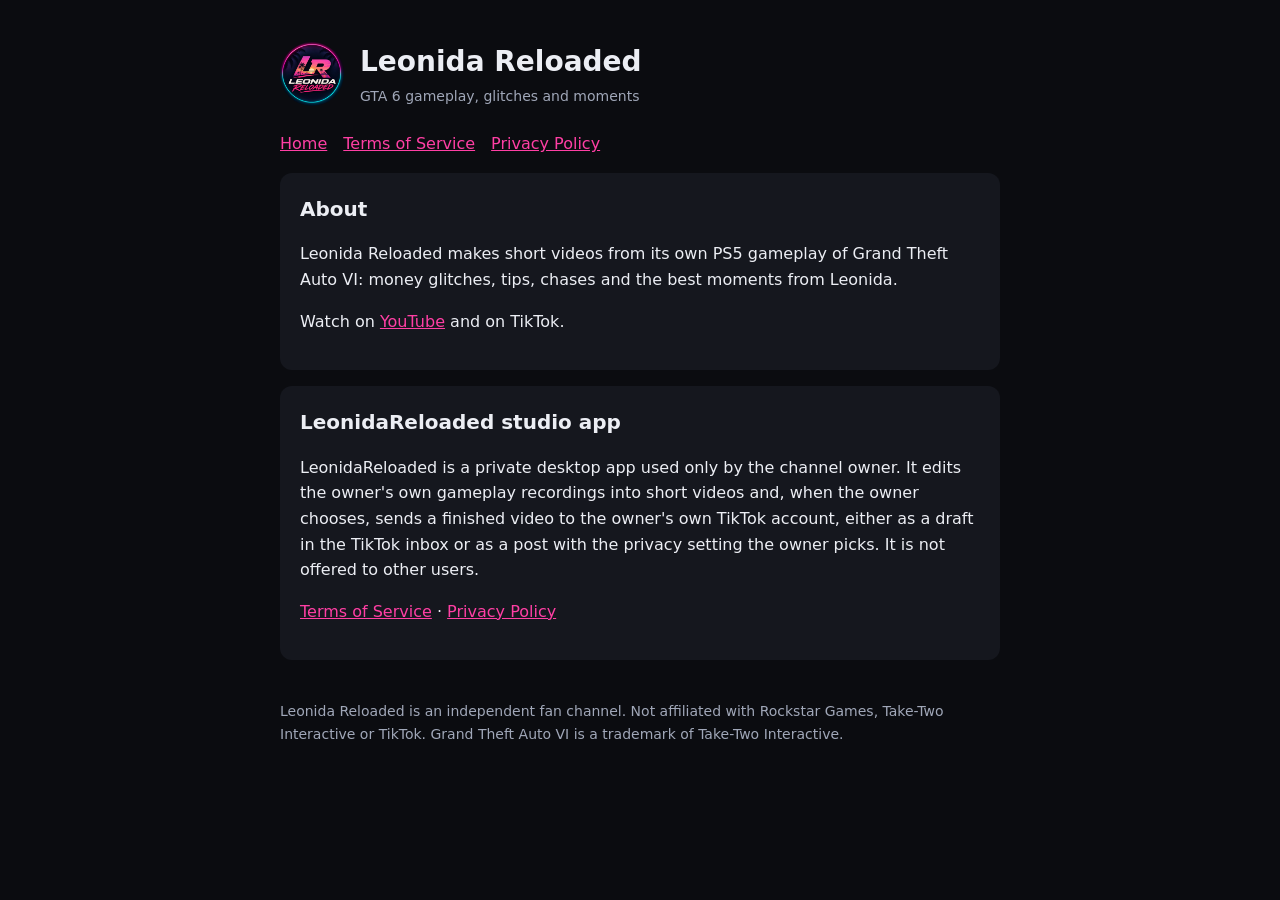
==== index.html @ 30365f18 "Leonida Reloaded site: home, terms of service and privacy policy Co-Authored-By: Claude Opus 5.5 <no" ====
<!doctype html><html lang="en"><head><meta charset="utf-8"><meta name="viewport" content="width=device-width,initial-scale=1">
<title>Home - Leonida Reloaded</title><style>
:root{--bg:#0b0c10;--panel:#15171e;--text:#eceef4;--muted:#a0a7b8;--accent:#ff3fa4}
*{box-sizing:border-box}body{margin:0;background:var(--bg);color:var(--text);font:16px/1.6 system-ui,Segoe UI,Arial,sans-serif}
main{max-width:760px;margin:0 auto;padding:40px 20px}header{display:flex;align-items:center;gap:16px;margin-bottom:24px}
header img{width:64px;height:64px;border-radius:50%}h1{margin:0;font-size:28px}h2{margin-top:32px;font-size:20px}
a{color:var(--accent)}p,li{color:var(--text)}.muted{color:var(--muted);font-size:14px}nav a{margin-right:16px}
.card{background:var(--panel);border-radius:12px;padding:20px;margin:16px 0}footer{margin-top:40px;color:var(--muted);font-size:14px}
</style></head><body><main>
<header><img src="logo.jpg" alt="Leonida Reloaded logo"><div><h1>Leonida Reloaded</h1><div class="muted">GTA 6 gameplay, glitches and moments</div></div></header>
<nav><a href="./">Home</a><a href="terms.html">Terms of Service</a><a href="privacy.html">Privacy Policy</a></nav>

<div class="card"><h2 style="margin-top:0">About</h2>
<p>Leonida Reloaded makes short videos from its own PS5 gameplay of Grand Theft Auto VI: money glitches, tips, chases and the best moments from Leonida.</p>
<p>Watch on <a href="https://www.youtube.com/@leonidareloaded">YouTube</a> and on TikTok.</p></div>
<div class="card"><h2 style="margin-top:0">LeonidaReloaded studio app</h2>
<p>LeonidaReloaded is a private desktop app used only by the channel owner. It edits the owner's own gameplay recordings into short videos and,
when the owner chooses, sends a finished video to the owner's own TikTok account, either as a draft in the TikTok inbox or as a post with the
privacy setting the owner picks. It is not offered to other users.</p>
<p><a href="terms.html">Terms of Service</a> · <a href="privacy.html">Privacy Policy</a></p></div>
<footer>Leonida Reloaded is an independent fan channel. Not affiliated with Rockstar Games, Take-Two Interactive or TikTok.
Grand Theft Auto VI is a trademark of Take-Two Interactive.</footer></main></body></html>
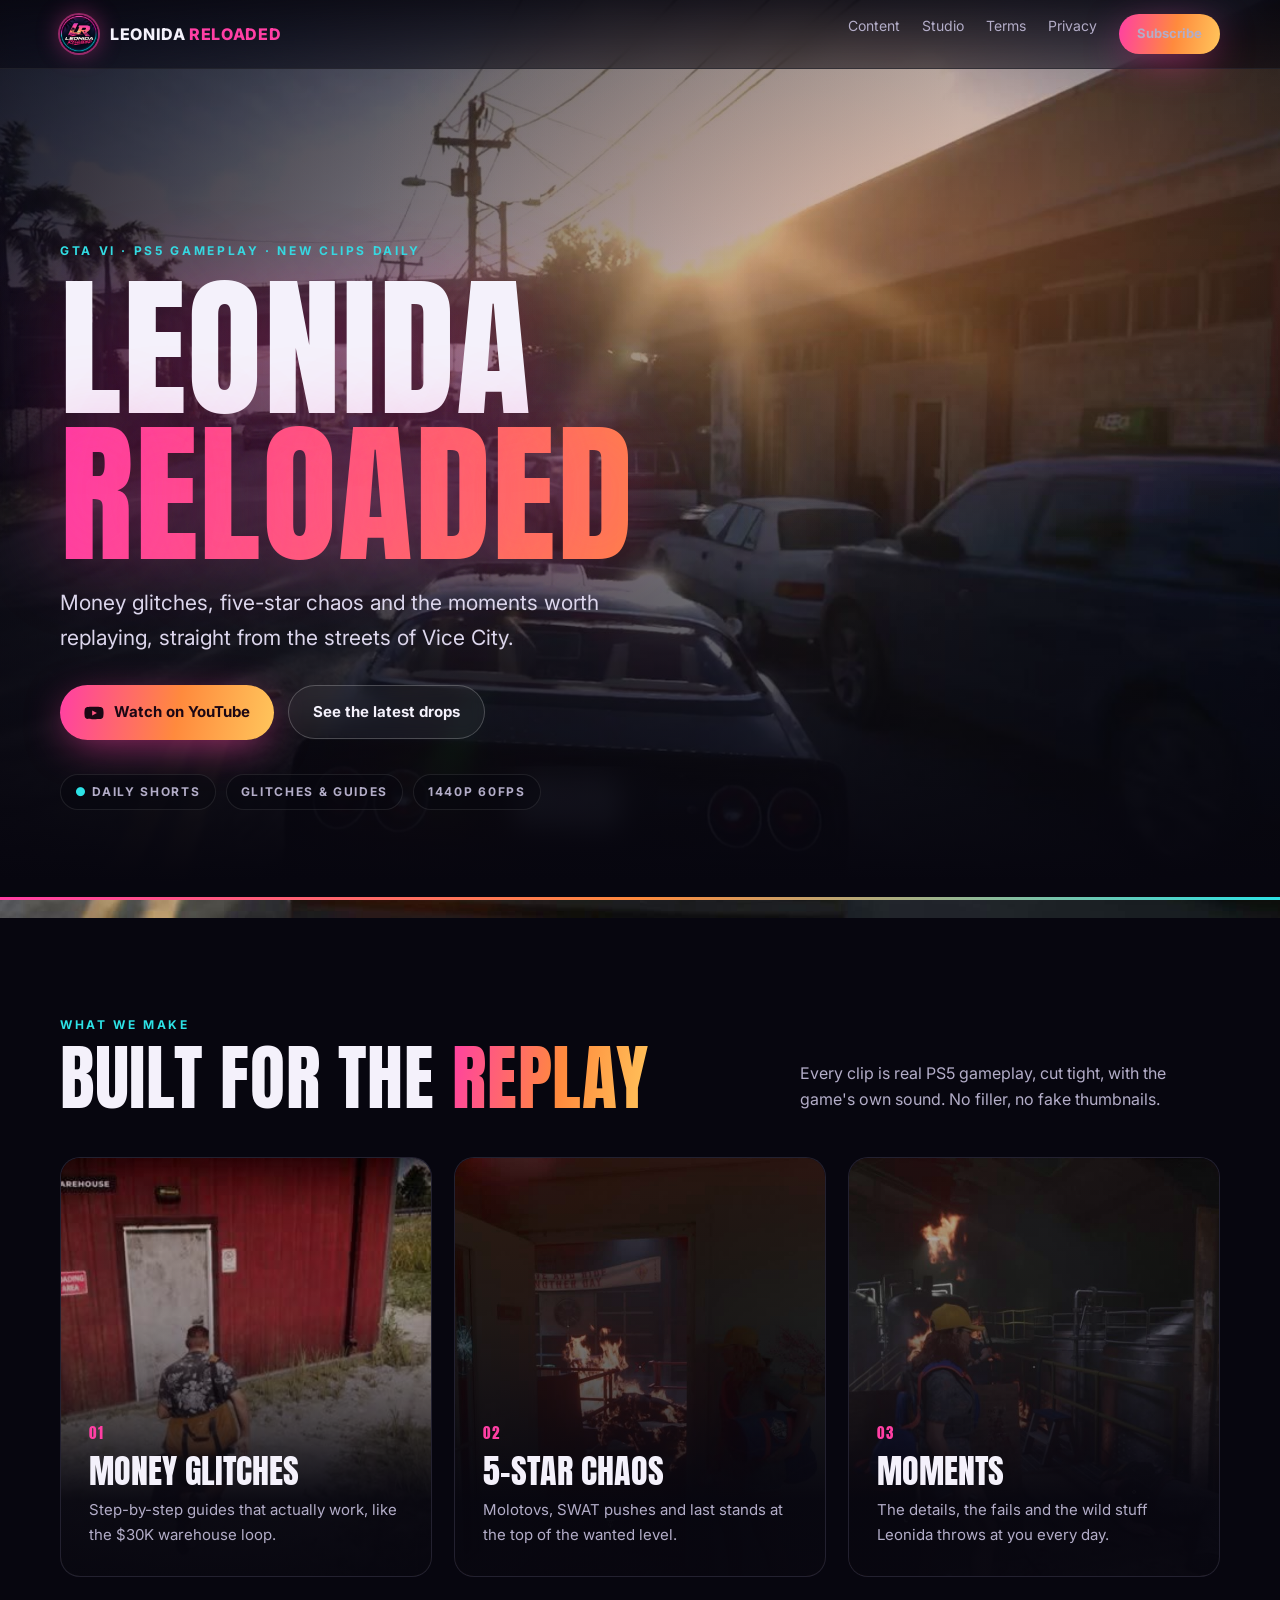
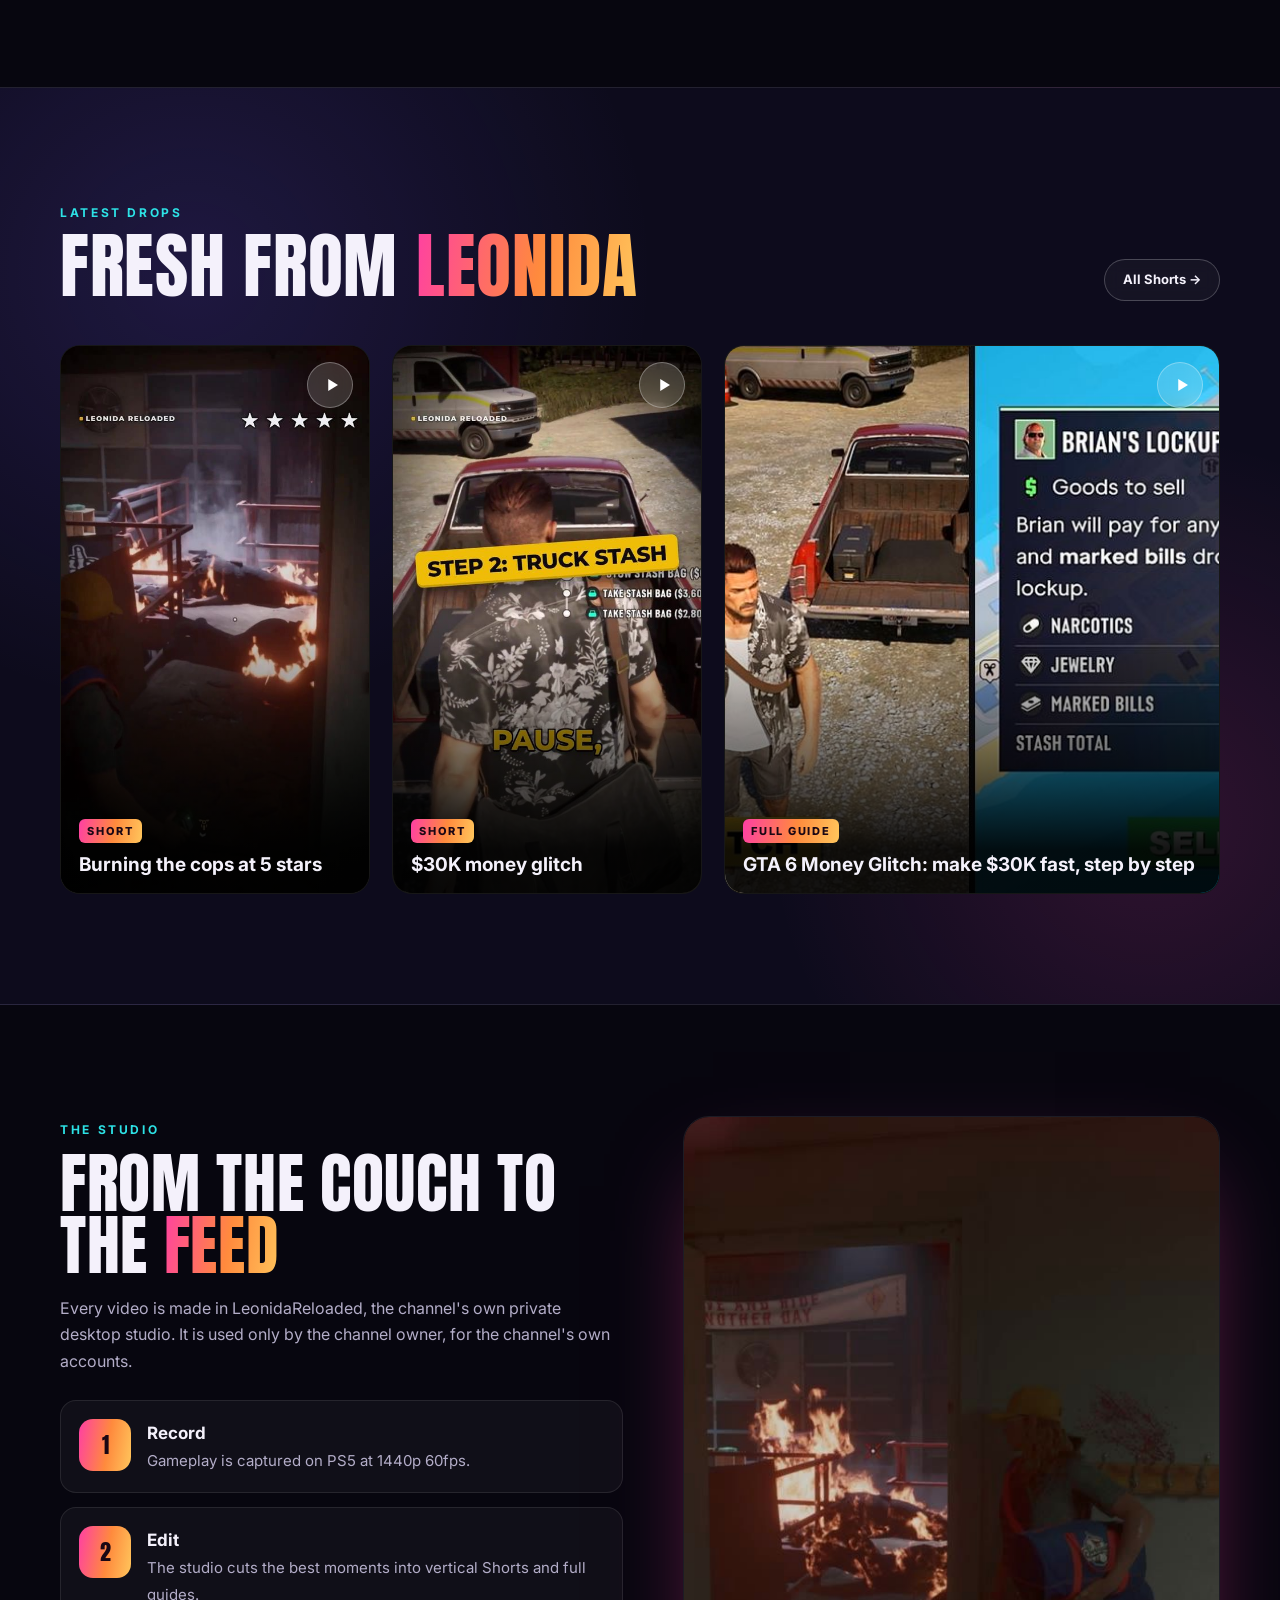
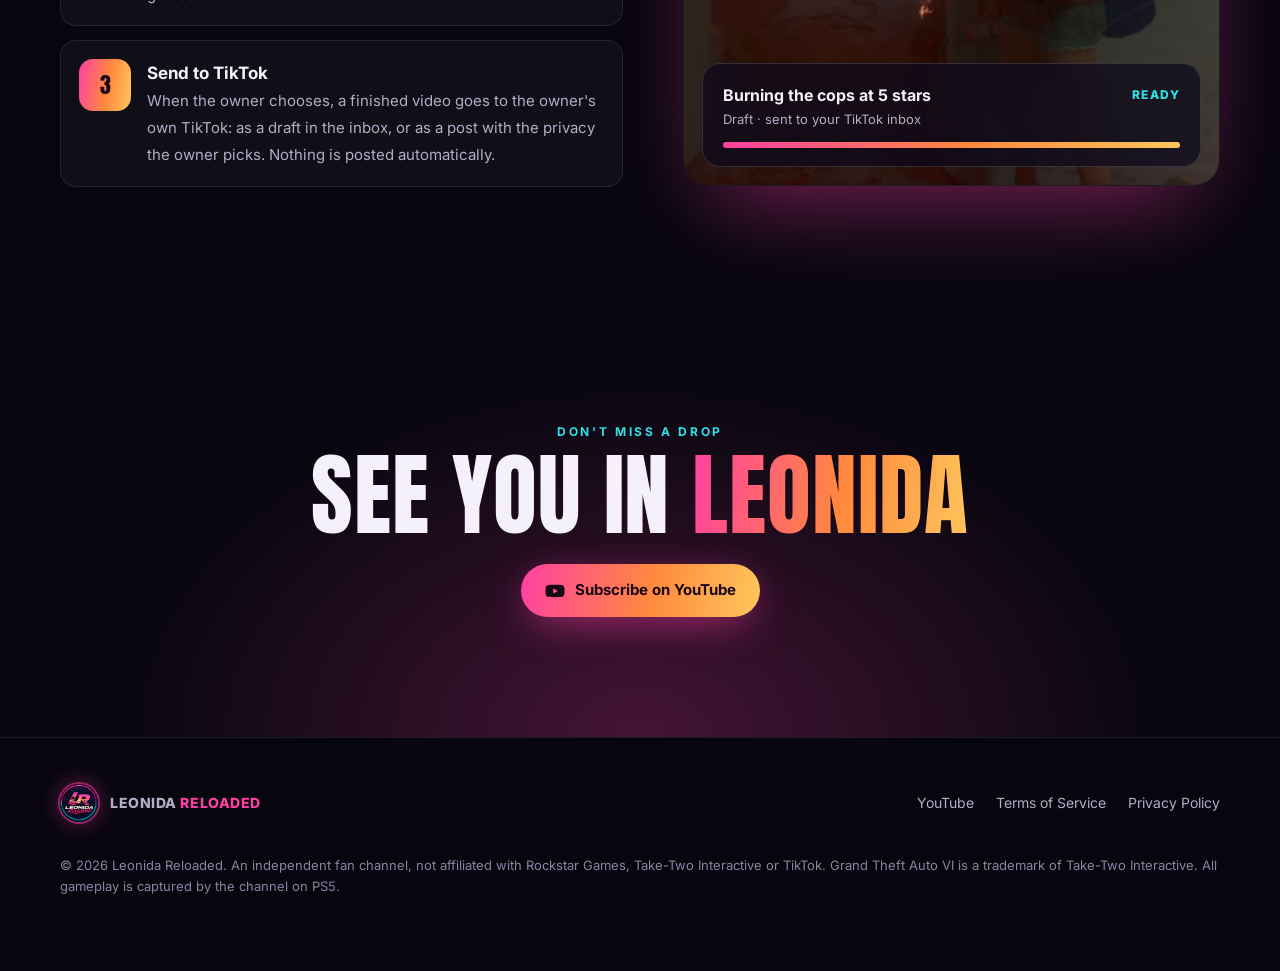
==== commit a5580c0d: "Redesign: Vice City neon look, gameplay hero, latest drops, studio section, styled legal pages Co-Au" ====
--- a/index.html
+++ b/index.html
@@ -1,22 +1,106 @@
-<!doctype html><html lang="en"><head><meta charset="utf-8"><meta name="viewport" content="width=device-width,initial-scale=1">
-<title>Home - Leonida Reloaded</title><style>
-:root{--bg:#0b0c10;--panel:#15171e;--text:#eceef4;--muted:#a0a7b8;--accent:#ff3fa4}
-*{box-sizing:border-box}body{margin:0;background:var(--bg);color:var(--text);font:16px/1.6 system-ui,Segoe UI,Arial,sans-serif}
-main{max-width:760px;margin:0 auto;padding:40px 20px}header{display:flex;align-items:center;gap:16px;margin-bottom:24px}
-header img{width:64px;height:64px;border-radius:50%}h1{margin:0;font-size:28px}h2{margin-top:32px;font-size:20px}
-a{color:var(--accent)}p,li{color:var(--text)}.muted{color:var(--muted);font-size:14px}nav a{margin-right:16px}
-.card{background:var(--panel);border-radius:12px;padding:20px;margin:16px 0}footer{margin-top:40px;color:var(--muted);font-size:14px}
-</style></head><body><main>
-<header><img src="logo.jpg" alt="Leonida Reloaded logo"><div><h1>Leonida Reloaded</h1><div class="muted">GTA 6 gameplay, glitches and moments</div></div></header>
-<nav><a href="./">Home</a><a href="terms.html">Terms of Service</a><a href="privacy.html">Privacy Policy</a></nav>
+<!doctype html>
+<html lang="en">
+<head>
+<meta charset="utf-8">
+<meta name="viewport" content="width=device-width, initial-scale=1">
+<title>Leonida Reloaded | GTA 6 Gameplay, Glitches & Moments</title>
+<meta name="description" content="Daily GTA 6 Shorts and guides from Leonida: money glitches, 5-star chaos and the best moments, captured on PS5.">
+<meta name="theme-color" content="#07060f">
+<meta property="og:title" content="Leonida Reloaded | GTA 6 Gameplay, Glitches & Moments">
+<meta property="og:description" content="Daily GTA 6 Shorts and guides from Leonida: money glitches, 5-star chaos and the best moments, captured on PS5.">
+<meta property="og:image" content="https://bc160201983.github.io/leonida-reloaded/img/hero.jpg">
+<link rel="icon" href="img/favicon.png">
+<link rel="preconnect" href="https://fonts.googleapis.com">
+<link rel="preconnect" href="https://fonts.gstatic.com" crossorigin>
+<link href="https://fonts.googleapis.com/css2?family=Anton&family=Inter:wght@400;500;700;800&display=swap" rel="stylesheet">
+<link rel="stylesheet" href="style.css">
+</head>
+<body>
+<header class="nav"><div class="wrap">
+<a class="brand" href="./"><img src="img/logo.jpg" alt=""><span>LEONIDA <b>RELOADED</b></span></a>
+<nav class="nav-links" aria-label="Main">
+<a href="./#content">Content</a><a href="./#studio">Studio</a><a href="terms.html">Terms</a><a href="privacy.html">Privacy</a>
+<a class="btn btn-primary btn-sm" href="https://www.youtube.com/@leonidareloaded" target="_blank" rel="noopener">Subscribe</a>
+</nav></div></header>
 
-<div class="card"><h2 style="margin-top:0">About</h2>
-<p>Leonida Reloaded makes short videos from its own PS5 gameplay of Grand Theft Auto VI: money glitches, tips, chases and the best moments from Leonida.</p>
-<p>Watch on <a href="https://www.youtube.com/@leonidareloaded">YouTube</a> and on TikTok.</p></div>
-<div class="card"><h2 style="margin-top:0">LeonidaReloaded studio app</h2>
-<p>LeonidaReloaded is a private desktop app used only by the channel owner. It edits the owner's own gameplay recordings into short videos and,
-when the owner chooses, sends a finished video to the owner's own TikTok account, either as a draft in the TikTok inbox or as a post with the
-privacy setting the owner picks. It is not offered to other users.</p>
-<p><a href="terms.html">Terms of Service</a> · <a href="privacy.html">Privacy Policy</a></p></div>
-<footer>Leonida Reloaded is an independent fan channel. Not affiliated with Rockstar Games, Take-Two Interactive or TikTok.
-Grand Theft Auto VI is a trademark of Take-Two Interactive.</footer></main></body></html>+<main>
+<section class="hero">
+<div class="hero-bg" role="img" aria-label="A sports car driving into the sunset in Leonida"></div>
+<div class="wrap">
+<span class="eyebrow">GTA VI &middot; PS5 gameplay &middot; new clips daily</span>
+<h1 class="display">Leonida<span class="line2 grad-text">Reloaded</span></h1>
+<p class="lede">Money glitches, five-star chaos and the moments worth replaying, straight from the streets of Vice City.</p>
+<div class="cta-row">
+<a class="btn btn-primary" href="https://www.youtube.com/@leonidareloaded" target="_blank" rel="noopener"><svg viewBox="0 0 24 24" fill="currentColor" aria-hidden="true"><path d="M23 7.2a3 3 0 0 0-2.1-2.1C19 4.6 12 4.6 12 4.6s-7 0-8.9.5A3 3 0 0 0 1 7.2 31 31 0 0 0 .5 12a31 31 0 0 0 .5 4.8 3 3 0 0 0 2.1 2.1c1.9.5 8.9.5 8.9.5s7 0 8.9-.5a3 3 0 0 0 2.1-2.1 31 31 0 0 0 .5-4.8 31 31 0 0 0-.5-4.8zM9.8 15.1V8.9l5.7 3.1z"/></svg> Watch on YouTube</a>
+<a class="btn btn-ghost" href="#content">See the latest drops</a>
+</div>
+<div class="chips"><span class="chip"><b>&#9679;</b> Daily Shorts</span><span class="chip">Glitches &amp; guides</span><span class="chip">1440p 60fps</span></div>
+</div>
+</section>
+
+<section id="content">
+<div class="wrap">
+<div class="section-head reveal">
+<div><span class="eyebrow">What we make</span><h2 class="display">Built for the <span class="grad-text">replay</span></h2></div>
+<p>Every clip is real PS5 gameplay, cut tight, with the game's own sound. No filler, no fake thumbnails.</p>
+</div>
+<div class="features">
+<article class="feature reveal"><img src="img/mg_60-c.jpg" alt="Jason walking to the Apollo Aggregates warehouse" loading="lazy"><div class="body"><span class="num">01</span><h3>Money glitches</h3><p>Step-by-step guides that actually work, like the $30K warehouse loop.</p></div></article>
+<article class="feature reveal"><img src="img/fire-c.jpg" alt="A doorway on fire during a police shootout" loading="lazy"><div class="body"><span class="num">02</span><h3>5-star chaos</h3><p>Molotovs, SWAT pushes and last stands at the top of the wanted level.</p></div></article>
+<article class="feature reveal"><img src="img/molotov-c.jpg" alt="Lucia in a burning meth lab" loading="lazy"><div class="body"><span class="num">03</span><h3>Moments</h3><p>The details, the fails and the wild stuff Leonida throws at you every day.</p></div></article>
+</div>
+</div>
+</section>
+
+<section class="drops-bg">
+<div class="wrap">
+<div class="section-head reveal">
+<div><span class="eyebrow">Latest drops</span><h2 class="display">Fresh from <span class="grad-text">Leonida</span></h2></div>
+<a class="btn btn-ghost btn-sm" href="https://www.youtube.com/@leonidareloaded/shorts" target="_blank" rel="noopener">All Shorts &rarr;</a>
+</div>
+<div class="drops">
+<a class="drop reveal" href="https://www.youtube.com/shorts/TIt74n4oObI" target="_blank" rel="noopener"><img src="img/v_TIt74n4oObI.jpg" alt="" loading="lazy"><span class="play"><svg viewBox="0 0 24 24" fill="#fff" aria-hidden="true"><path d="M7 4v16l13-8z"/></svg></span><div class="meta"><span class="tag">Short</span><h3>Burning the cops at 5 stars</h3></div></a>
+<a class="drop reveal" href="https://www.youtube.com/shorts/HMbSuu6ueX8" target="_blank" rel="noopener"><img src="img/v_HMbSuu6ueX8.jpg" alt="" loading="lazy"><span class="play"><svg viewBox="0 0 24 24" fill="#fff" aria-hidden="true"><path d="M7 4v16l13-8z"/></svg></span><div class="meta"><span class="tag">Short</span><h3>$30K money glitch</h3></div></a>
+<a class="drop wide reveal" href="https://youtu.be/7xszYK33Q-o" target="_blank" rel="noopener"><img src="img/v_7xszYK33Q-o.jpg" alt="" loading="lazy"><span class="play"><svg viewBox="0 0 24 24" fill="#fff" aria-hidden="true"><path d="M7 4v16l13-8z"/></svg></span><div class="meta"><span class="tag">Full guide</span><h3>GTA 6 Money Glitch: make $30K fast, step by step</h3></div></a>
+</div>
+</div>
+</section>
+
+<section id="studio">
+<div class="wrap studio">
+<div class="reveal">
+<span class="eyebrow">The studio</span>
+<h2 class="display">From the couch to the <span class="grad-text">feed</span></h2>
+<p>Every video is made in LeonidaReloaded, the channel's own private desktop studio. It is used only by the channel owner, for the channel's own accounts.</p>
+<ol class="steps">
+<li><span class="n">1</span><div><strong>Record</strong><span>Gameplay is captured on PS5 at 1440p 60fps.</span></div></li>
+<li><span class="n">2</span><div><strong>Edit</strong><span>The studio cuts the best moments into vertical Shorts and full guides.</span></div></li>
+<li><span class="n">3</span><div><strong>Send to TikTok</strong><span>When the owner chooses, a finished video goes to the owner's own TikTok: as a draft in the inbox, or as a post with the privacy the owner picks. Nothing is posted automatically.</span></div></li>
+</ol>
+</div>
+<div class="studio-visual reveal">
+<img src="img/fire-c.jpg" alt="" loading="lazy" style="object-position:62% center">
+<div class="glass"><div class="row"><strong>Burning the cops at 5 stars</strong><span class="ok">Ready</span></div><div class="small">Draft &middot; sent to your TikTok inbox</div><div class="bar"><i></i></div></div>
+</div>
+</div>
+</section>
+
+<section class="cta-band">
+<div class="wrap reveal">
+<span class="eyebrow">Don't miss a drop</span>
+<h2 class="display">See you in <span class="grad-text">Leonida</span></h2>
+<a class="btn btn-primary" href="https://www.youtube.com/@leonidareloaded?sub_confirmation=1" target="_blank" rel="noopener"><svg viewBox="0 0 24 24" fill="currentColor" aria-hidden="true"><path d="M23 7.2a3 3 0 0 0-2.1-2.1C19 4.6 12 4.6 12 4.6s-7 0-8.9.5A3 3 0 0 0 1 7.2 31 31 0 0 0 .5 12a31 31 0 0 0 .5 4.8 3 3 0 0 0 2.1 2.1c1.9.5 8.9.5 8.9.5s7 0 8.9-.5a3 3 0 0 0 2.1-2.1 31 31 0 0 0 .5-4.8 31 31 0 0 0-.5-4.8zM9.8 15.1V8.9l5.7 3.1z"/></svg> Subscribe on YouTube</a>
+</div>
+</section>
+</main>
+<footer><div class="wrap">
+<a class="brand" href="./"><img src="img/logo.jpg" alt=""><span>LEONIDA <b>RELOADED</b></span></a>
+<nav aria-label="Footer"><a href="https://www.youtube.com/@leonidareloaded" target="_blank" rel="noopener">YouTube</a><a href="terms.html">Terms of Service</a><a href="privacy.html">Privacy Policy</a></nav>
+<p class="legal">&copy; 2026 Leonida Reloaded. An independent fan channel, not affiliated with Rockstar Games, Take-Two Interactive or TikTok. Grand Theft Auto VI is a trademark of Take-Two Interactive. All gameplay is captured by the channel on PS5.</p>
+</div></footer>
+<script>
+const io = new IntersectionObserver(es => es.forEach(e => { if (e.isIntersecting) { e.target.classList.add('in'); io.unobserve(e.target); } }), {threshold: .12});
+document.querySelectorAll('.reveal').forEach(el => io.observe(el));
+</script>
+</body>
+</html>
--- a/style.css
+++ b/style.css
@@ -0,0 +1,191 @@
+/* Leonida Reloaded: Vice City night palette */
+:root {
+	--night: #07060f;
+	--night-2: #0d0b1c;
+	--panel: rgba(255, 255, 255, 0.04);
+	--panel-line: rgba(255, 255, 255, 0.09);
+	--text: #f4f1fb;
+	--muted: #b3adc8;
+	--faint: #8a83a3;
+	--pink: #ff3fa4;
+	--orange: #ff8a3d;
+	--sun: #ffc65c;
+	--teal: #2de2e6;
+	--violet: #7b5cff;
+	--grad: linear-gradient(100deg, var(--pink) 0%, var(--orange) 55%, var(--sun) 100%);
+	--radius: 20px;
+	--max: 1160px;
+}
+
+* { box-sizing: border-box; }
+html { scroll-behavior: smooth; }
+body {
+	margin: 0;
+	background: var(--night);
+	color: var(--text);
+	font: 16px/1.65 'Inter', system-ui, 'Segoe UI', Arial, sans-serif;
+	-webkit-font-smoothing: antialiased;
+	overflow-x: hidden;
+}
+img { max-width: 100%; display: block; }
+a { color: inherit; }
+:focus-visible { outline: 2px solid var(--teal); outline-offset: 3px; border-radius: 6px; }
+
+.wrap { width: min(var(--max), 100% - 40px); margin-inline: auto; }
+.display { font-family: 'Anton', Impact, sans-serif; font-weight: 400; letter-spacing: 0.01em; text-transform: uppercase; line-height: 0.95; }
+.grad-text { background: var(--grad); -webkit-background-clip: text; background-clip: text; color: transparent; }
+.eyebrow { font-size: 12px; font-weight: 700; letter-spacing: 0.22em; text-transform: uppercase; color: var(--teal); }
+
+/* Nav */
+.nav {
+	position: fixed; inset: 0 0 auto 0; z-index: 20;
+	backdrop-filter: blur(14px) saturate(140%);
+	background: linear-gradient(to bottom, rgba(7, 6, 15, 0.85), rgba(7, 6, 15, 0.55));
+	border-bottom: 1px solid var(--panel-line);
+}
+.nav .wrap { display: flex; align-items: center; gap: 24px; height: 68px; }
+.brand { display: flex; align-items: center; gap: 12px; text-decoration: none; font-weight: 800; letter-spacing: 0.04em; }
+.brand img { width: 38px; height: 38px; border-radius: 50%; box-shadow: 0 0 0 2px rgba(255, 63, 164, 0.5), 0 0 24px rgba(255, 63, 164, 0.45); }
+.brand span b { color: var(--pink); font-weight: 800; }
+.nav-links { display: flex; gap: 22px; margin-left: auto; font-size: 14px; }
+.nav-links a { text-decoration: none; color: var(--muted); transition: color 0.2s; }
+.nav-links a:hover, .nav-links a[aria-current] { color: var(--text); }
+
+/* Buttons */
+.btn {
+	display: inline-flex; align-items: center; gap: 10px; padding: 14px 24px; border-radius: 999px;
+	font-weight: 700; font-size: 15px; text-decoration: none; transition: transform 0.2s, box-shadow 0.2s, background 0.2s;
+}
+.btn svg { width: 20px; height: 20px; flex: none; }
+.btn-primary { background: var(--grad); color: #1b0714; box-shadow: 0 10px 40px -8px rgba(255, 63, 164, 0.65); }
+.btn-primary:hover { transform: translateY(-2px); box-shadow: 0 16px 50px -8px rgba(255, 100, 120, 0.8); }
+.btn-ghost { border: 1px solid rgba(255, 255, 255, 0.22); background: rgba(255, 255, 255, 0.04); backdrop-filter: blur(8px); }
+.btn-ghost:hover { background: rgba(255, 255, 255, 0.1); transform: translateY(-2px); }
+.btn-sm { padding: 9px 18px; font-size: 13px; }
+
+/* Hero */
+.hero { position: relative; min-height: 100svh; display: grid; align-items: end; padding: 140px 0 90px; isolation: isolate; }
+.hero-bg { position: absolute; inset: 0; z-index: -2; background: url('img/hero.jpg') center 40% / cover no-repeat; transform: scale(1.04); animation: drift 24s ease-in-out infinite alternate; }
+.hero::before {
+	content: ''; position: absolute; inset: 0; z-index: -1;
+	background:
+		radial-gradient(80% 60% at 75% 25%, rgba(255, 138, 61, 0.28), transparent 60%),
+		linear-gradient(to top, var(--night) 2%, rgba(7, 6, 15, 0.5) 32%, rgba(40, 10, 60, 0.12) 68%, rgba(7, 6, 15, 0.4) 100%),
+		linear-gradient(90deg, rgba(7, 6, 15, 0.82) 0%, rgba(7, 6, 15, 0.35) 45%, rgba(7, 6, 15, 0) 75%);
+}
+.hero::after {
+	content: ''; position: absolute; left: 0; right: 0; bottom: 0; height: 3px; z-index: 1;
+	background: linear-gradient(90deg, var(--pink), var(--orange), var(--teal));
+}
+@keyframes drift { from { transform: scale(1.04) translateX(0); } to { transform: scale(1.1) translateX(-1.5%); } }
+.hero h1 { font-size: clamp(64px, 12vw, 168px); margin: 14px 0 18px; text-shadow: 0 0 80px rgba(255, 63, 164, 0.35); }
+.hero h1 .line2 { display: block; }
+.hero p.lede { font-size: clamp(17px, 2vw, 21px); color: #dcd6ec; max-width: 560px; margin: 0 0 30px; }
+.cta-row { display: flex; flex-wrap: wrap; gap: 14px; }
+.chips { display: flex; flex-wrap: wrap; gap: 10px; margin-top: 34px; }
+.chip { font-size: 12px; font-weight: 700; letter-spacing: 0.14em; text-transform: uppercase; padding: 7px 14px; border-radius: 999px; border: 1px solid var(--panel-line); background: rgba(7, 6, 15, 0.5); color: var(--muted); }
+.chip b { color: var(--teal); }
+
+/* Sections */
+section { padding: 110px 0; position: relative; }
+.section-head { display: flex; align-items: end; justify-content: space-between; gap: 24px; margin-bottom: 44px; flex-wrap: wrap; }
+.section-head h2 { font-size: clamp(40px, 6vw, 72px); margin: 8px 0 0; }
+.section-head p { color: var(--muted); max-width: 420px; margin: 0; }
+
+/* Feature cards */
+.features { display: grid; grid-template-columns: repeat(3, 1fr); gap: 22px; }
+.feature {
+	position: relative; border-radius: var(--radius); overflow: hidden; min-height: 420px; display: flex; align-items: end;
+	border: 1px solid var(--panel-line); background: var(--night-2); isolation: isolate;
+	transition: transform 0.35s cubic-bezier(.2, .7, .2, 1), box-shadow 0.35s;
+}
+.feature img { position: absolute; inset: 0; width: 100%; height: 100%; object-fit: cover; z-index: -2; transition: transform 0.6s cubic-bezier(.2, .7, .2, 1); }
+.feature::before { content: ''; position: absolute; inset: 0; z-index: -1; background: linear-gradient(to top, rgba(7, 6, 15, 0.97) 18%, rgba(7, 6, 15, 0.35) 62%, rgba(7, 6, 15, 0.05)); }
+.feature:hover { transform: translateY(-6px); box-shadow: 0 30px 60px -20px rgba(255, 63, 164, 0.45); }
+.feature:hover img { transform: scale(1.06); }
+.feature .body { padding: 28px; }
+.feature .num { font-family: 'Anton', sans-serif; font-size: 15px; color: var(--pink); letter-spacing: 0.1em; }
+.feature h3 { font-family: 'Anton', sans-serif; font-weight: 400; text-transform: uppercase; font-size: 34px; line-height: 1; margin: 8px 0 10px; }
+.feature p { margin: 0; color: var(--muted); font-size: 15px; }
+
+/* Latest drops */
+.drops-bg { background: radial-gradient(60% 80% at 15% 20%, rgba(123, 92, 255, 0.16), transparent 60%), radial-gradient(50% 70% at 90% 80%, rgba(255, 63, 164, 0.14), transparent 60%), var(--night-2); border-block: 1px solid var(--panel-line); }
+.drops { display: grid; grid-template-columns: 1fr 1fr 1.6fr; gap: 22px; align-items: stretch; }
+.drop { position: relative; display: block; text-decoration: none; border-radius: var(--radius); overflow: hidden; border: 1px solid var(--panel-line); background: #000; transition: transform 0.35s cubic-bezier(.2, .7, .2, 1), box-shadow 0.35s; }
+.drop img { width: 100%; height: 100%; object-fit: cover; aspect-ratio: 9 / 16; }
+.drop.wide img { aspect-ratio: auto; }
+.drop::after { content: ''; position: absolute; inset: 0; background: linear-gradient(to top, rgba(0, 0, 0, 0.92) 8%, transparent 50%); }
+.drop .meta { position: absolute; left: 18px; right: 18px; bottom: 16px; z-index: 1; }
+.drop .tag { display: inline-block; font-size: 11px; font-weight: 800; letter-spacing: 0.16em; text-transform: uppercase; color: #1b0714; background: var(--grad); border-radius: 6px; padding: 3px 8px; }
+.drop h3 { font-size: 19px; line-height: 1.25; margin: 10px 0 0; }
+.drop .play { position: absolute; top: 16px; right: 16px; z-index: 1; width: 46px; height: 46px; border-radius: 50%; display: grid; place-items: center; background: rgba(255, 255, 255, 0.16); backdrop-filter: blur(8px); border: 1px solid rgba(255, 255, 255, 0.3); }
+.drop .play svg { width: 18px; height: 18px; margin-left: 3px; }
+.drop:hover { transform: translateY(-6px) rotate(-0.4deg); box-shadow: 0 30px 60px -20px rgba(45, 226, 230, 0.35); }
+
+/* Studio */
+.studio { display: grid; grid-template-columns: 1.05fr 1fr; gap: 60px; align-items: center; }
+.studio h2 { font-size: clamp(40px, 5.4vw, 66px); margin: 10px 0 18px; }
+.studio p { color: var(--muted); }
+.steps { list-style: none; padding: 0; margin: 26px 0 0; display: grid; gap: 14px; }
+.steps li { display: grid; grid-template-columns: 52px 1fr; gap: 16px; align-items: start; padding: 18px; border-radius: 16px; background: var(--panel); border: 1px solid var(--panel-line); }
+.steps .n { width: 52px; height: 52px; border-radius: 14px; display: grid; place-items: center; font-family: 'Anton', sans-serif; font-size: 22px; color: #1b0714; background: var(--grad); }
+.steps strong { display: block; font-size: 17px; }
+.steps span { color: var(--muted); font-size: 15px; }
+.studio-visual { position: relative; border-radius: 26px; overflow: hidden; border: 1px solid var(--panel-line); box-shadow: 0 40px 90px -30px rgba(255, 63, 164, 0.5); }
+.studio-visual img { width: 100%; aspect-ratio: 4 / 5; object-fit: cover; }
+.studio-visual .glass { position: absolute; left: 18px; right: 18px; bottom: 18px; padding: 18px 20px; border-radius: 18px; background: rgba(13, 11, 28, 0.72); backdrop-filter: blur(16px); border: 1px solid rgba(255, 255, 255, 0.14); }
+.glass .row { display: flex; align-items: center; justify-content: space-between; gap: 12px; }
+.glass .ok { font-size: 12px; font-weight: 800; letter-spacing: 0.12em; color: var(--teal); text-transform: uppercase; }
+.bar { height: 6px; border-radius: 99px; background: rgba(255, 255, 255, 0.12); margin-top: 12px; overflow: hidden; }
+.bar i { display: block; height: 100%; width: 100%; background: var(--grad); }
+.small { font-size: 13px; color: var(--muted); }
+
+/* CTA band */
+.cta-band { text-align: center; padding: 120px 0; background: radial-gradient(60% 120% at 50% 100%, rgba(255, 63, 164, 0.25), transparent 70%); }
+.cta-band h2 { font-size: clamp(44px, 7vw, 96px); margin: 10px 0 26px; }
+
+/* Footer */
+footer { border-top: 1px solid var(--panel-line); padding: 46px 0 60px; color: var(--faint); font-size: 14px; }
+footer .wrap { display: flex; flex-wrap: wrap; gap: 20px 40px; justify-content: space-between; align-items: center; }
+footer nav { display: flex; gap: 22px; }
+footer a { text-decoration: none; color: var(--muted); }
+footer a:hover { color: var(--text); }
+footer .legal { flex-basis: 100%; font-size: 13px; }
+
+/* Document pages */
+.doc-hero { padding: 150px 0 60px; background: radial-gradient(70% 120% at 80% 0%, rgba(255, 138, 61, 0.2), transparent 60%), radial-gradient(60% 120% at 0% 0%, rgba(123, 92, 255, 0.22), transparent 60%); border-bottom: 1px solid var(--panel-line); }
+.doc-hero h1 { font-size: clamp(52px, 8vw, 104px); margin: 10px 0 12px; }
+.doc-hero p { color: var(--muted); margin: 0; }
+.doc { display: grid; grid-template-columns: 240px 1fr; gap: 56px; padding: 60px 0 100px; }
+.toc { position: sticky; top: 96px; align-self: start; display: grid; gap: 4px; font-size: 14px; }
+.toc a { text-decoration: none; color: var(--faint); padding: 7px 12px; border-left: 2px solid var(--panel-line); }
+.toc a:hover { color: var(--text); border-color: var(--pink); }
+.doc-body { max-width: 720px; }
+.doc-body h2 { font-family: 'Anton', sans-serif; font-weight: 400; text-transform: uppercase; font-size: 30px; letter-spacing: 0.01em; margin: 46px 0 12px; scroll-margin-top: 96px; }
+.doc-body h2:first-child { margin-top: 0; }
+.doc-body p, .doc-body li { color: #d6d1e6; }
+.doc-body a { color: var(--teal); }
+.note { padding: 18px 22px; border-radius: 16px; background: var(--panel); border: 1px solid var(--panel-line); border-left: 3px solid var(--pink); }
+
+/* Reveal on scroll */
+.reveal { opacity: 0; transform: translateY(26px); transition: opacity 0.8s ease, transform 0.8s cubic-bezier(.2, .7, .2, 1); }
+.reveal.in { opacity: 1; transform: none; }
+
+@media (max-width: 900px) {
+	.features, .drops, .studio, .doc { grid-template-columns: 1fr; }
+	.drops .drop.wide img { aspect-ratio: 16 / 9; }
+	.feature { min-height: 340px; }
+	.toc { position: static; display: flex; flex-wrap: wrap; }
+	.toc a { border-left: none; border-bottom: 2px solid var(--panel-line); }
+	section { padding: 80px 0; }
+}
+@media (max-width: 640px) {
+	.nav-links a:not(.btn) { display: none; }
+	.hero { padding-bottom: 60px; }
+	.drops { grid-template-columns: 1fr 1fr; }
+	.drops .drop.wide { grid-column: 1 / -1; }
+}
+@media (prefers-reduced-motion: reduce) {
+	* { animation: none !important; transition: none !important; }
+	.reveal { opacity: 1; transform: none; }
+}
